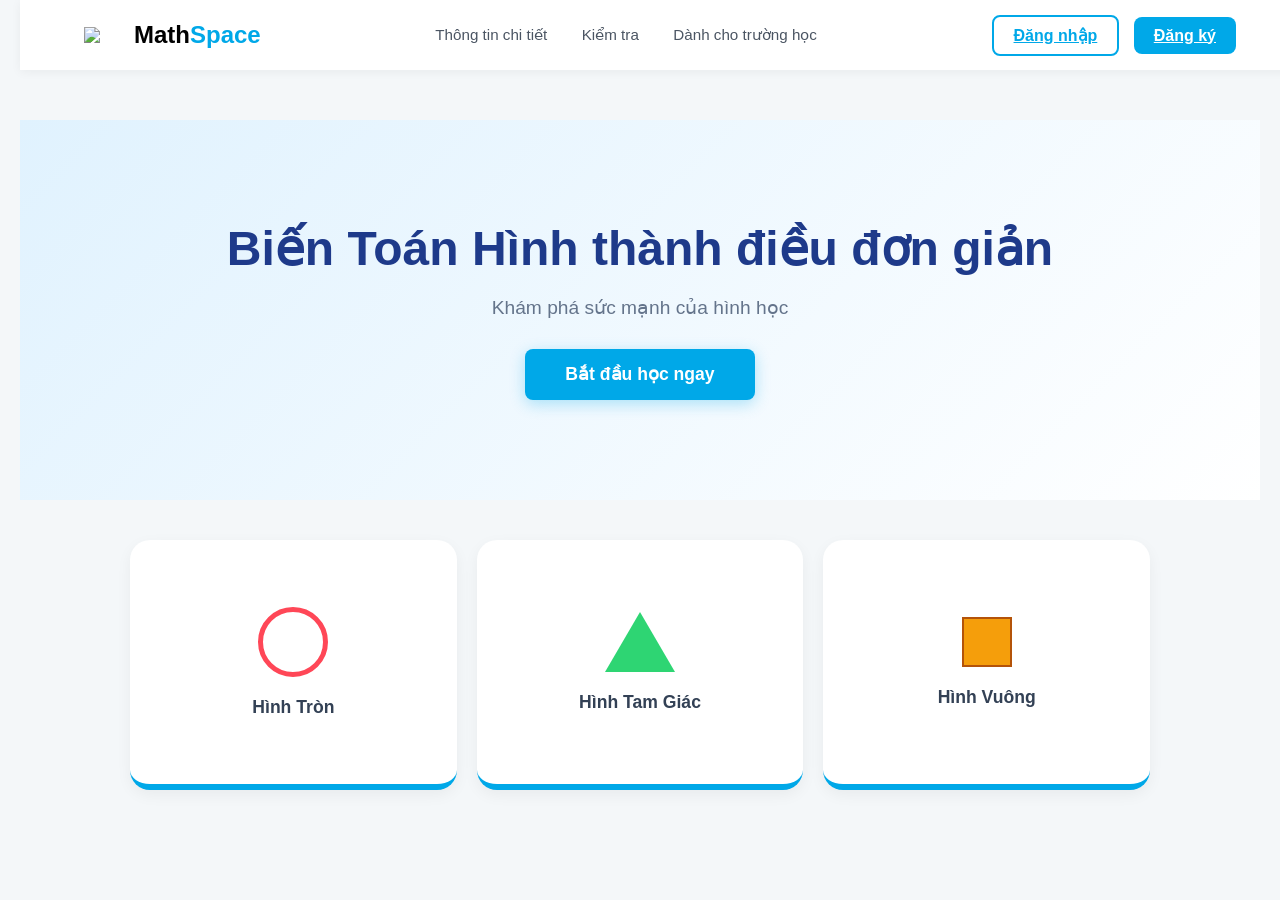
==== html/index.html @ d963e5ed "init project" ====
<!DOCTYPE html>
<html lang="vi">
<head>
    <meta charset="UTF-8">
    <meta name="viewport" content="width=device-width, initial-scale=1.0">
    <title>Toán Học 247</title>

    <link rel="stylesheet" href="../css/style.css">

    <link rel="stylesheet"
        href="https://cdnjs.cloudflare.com/ajax/libs/font-awesome/6.0.0/css/all.min.css">
</head>

<body>

    <!-- HEADER -->
    <header class="top-nav">

        <div class="nav-container">

            <div class="logo">
                <img src="https://cdn-icons-png.flaticon.com/512/3413/3413535.png">
                <span>Math<b class="text-blue">Space</b></span>
            </div>

            <nav class="menu">
                <a href="detail.html">Thông tin chi tiết</a>
                <a href="#">Kiểm tra</a>
                <a href="#">Dành cho trường học</a>
            </nav>

            <div class="auth-buttons">

                <div id="logged-out-view" class="auth-flex">
                    <a href="login.html" class="btn btn-outline">Đăng nhập</a>
                    <a href="register.html" class="btn btn-fill">Đăng ký</a>
                </div>

                <div id="logged-in-view"
                    class="auth-flex"
                    style="display: none;">

                    <span id="user-name"></span>

                    <button id="logout-btn"
                        class="btn btn-outline">
                        Đăng xuất
                    </button>

                </div>

            </div>

        </div>

    </header>

    <!-- HERO -->
    <section class="hero-banner">

        <div class="hero-content">

            <h1>Biến Toán Hình thành điều đơn giản</h1>

            <p>Khám phá sức mạnh của hình học</p>

            <button class="btn btn-large"
                onclick="document.querySelector('.grid-container').scrollIntoView({behavior:'smooth'})">

                Bắt đầu học ngay

            </button>

        </div>

    </section>

    <!-- CARDS -->
    <main class="grid-container">

        <!-- HÌNH TRÒN -->
        <div class="card"
            onclick="playVideo(this,'cTS5KHiE91M')">

            <div class="card-inner">
                <div class="icon circle"></div>
                <h2>Hình Tròn</h2>
            </div>

            <div class="video-target"></div>

        </div>

<!-- TAM GIÁC -->
<div class="card"
    onclick="playVideo(this,'W3UzjLDA6M4')">

    <div class="card-inner">
        <div class="icon triangle"></div>
        <h2>Hình Tam Giác</h2>
    </div>

    <div class="video-target"></div>

</div>

<!-- HÌNH VUÔNG -->
<div class="card"
    onclick="playVideo(this,'W3UzjLDA6M4')">

    <div class="card-inner">
        <div class="icon cube"></div>
        <h2>Hình Vuông</h2>
    </div>

    <div class="video-target"></div>

</div>


    </main>

    <script type="module" src="../js/script.js"></script>

</body>
</html>
---- css/style.css ----
* {
    margin: 0;
    padding: 0;
    box-sizing: border-box;
}

body {
    font-family: 'Segoe UI', Arial, sans-serif;
    background-color: #f8fafc;
}

.text-blue { color: #00a8e8; }

/* NAVBAR TRÊN CÙNG */
.top-nav {
    background-color: #ffffff;
    height: 70px;
    display: flex;
    align-items: center;
    box-shadow: 0 2px 10px rgba(0,0,0,0.05);
    position: fixed;
    top: 0;
    width: 100%;
    z-index: 1000;
}

.nav-container {
    width: 90%;
    max-width: 1200px;
    margin: 0 auto;
    display: flex;
    justify-content: space-between;
    align-items: center;
}

.logo {
    display: flex;
    align-items: center;
    font-size: 1.5rem;
    font-weight: bold;
    gap: 10px;
}

.logo img { width: 40px; }

.menu a {
    text-decoration: none;
    color: #4b5563;
    margin: 0 15px;
    font-weight: 500;
    font-size: 0.95rem;
    transition: color 0.3s;
}

.menu a:hover { color: #00a8e8; }

/* NÚT BẤM */
.btn {
    padding: 10px 20px;
    border-radius: 8px;
    font-weight: 600;
    cursor: pointer;
    border: none;
    transition: 0.3s;
}

.btn-outline {
    background: transparent;
    color: #00a8e8;
    border: 2px solid #00a8e8;
    margin-right: 10px;
}

.btn-fill {
    background-color: #00a8e8;
    color: white;
}

.btn-fill:hover { background-color: #0077b6; }

/* BANNER CHÍNH */
.hero-banner {
    margin-top: 70px; /* Bằng chiều cao Navbar */
    background: linear-gradient(135deg, #e0f2fe 0%, #ffffff 100%);
    padding: 100px 5%;
    text-align: center;
}

.hero-content h1 {
    font-size: 3rem;
    color: #1e3a8a;
    margin-bottom: 20px;
}

.highlight {
    background: linear-gradient(to right, #00a8e8, #60a5fa);
    -webkit-text-fill-color: transparent;
}

.hero-content p {
    font-size: 1.2rem;
    color: #64748b;
    max-width: 700px;
    margin: 0 auto 30px;
}

.btn-large {
    background-color: #00a8e8;
    color: white;
    padding: 15px 40px;
    font-size: 1.1rem;
    box-shadow: 0 4px 15px rgba(0, 168, 232, 0.3);
}

.btn-outline-large {
    background: white;
    border: 2px solid #e2e8f0;
    padding: 15px 40px;
    font-size: 1.1rem;
    margin-left: 15px;
}
:root {
    --primary-color: #00a8e8;
    --bg-body: #f4f7f9;
}

body {
    font-family: 'Segoe UI', Tahoma, sans-serif;
    background-color: var(--bg-body);
    margin: 0;
    padding: 50px 20px;
}

.header {
    text-align: center;
    margin-bottom: 40px;
}

.grid-container {
    display: grid;
    grid-template-columns: repeat(auto-fit, minmax(280px, 1fr));
    gap: 25px;
    max-width: 1100px;
    margin: 0 auto;
}

.card {
    background: #fff;
    border-radius: 15px;
    padding: 35px 20px;
    text-align: center;
    box-shadow: 0 5px 15px rgba(0,0,0,0.05);
    cursor: pointer;
    transition: 0.3s;
    border-bottom: 6px solid var(--primary-color);
}

.card:hover {
    transform: translateY(-8px);
    box-shadow: 0 10px 25px rgba(0,168,232,0.2);
}

/* Vẽ icon bằng CSS */
.icon { width: 70px; height: 70px; margin: 0 auto 15px; }
.circle { border: 5px solid #ff4757; border-radius: 50%; }
.triangle { width: 0; height: 0; border-left: 35px solid transparent; border-right: 35px solid transparent; border-bottom: 60px solid #2ed573; }
.cube { background: #1e90ff; width: 55px; height: 55px; margin-top: 10px; }

/* Modal Styles */
.modal {
    display: none;
    position: fixed;
    top: 0; left: 0;
    width: 100%; height: 100%;
    background: rgba(0,0,0,0.8);
    justify-content: center;
    align-items: center;
    z-index: 1000;
}

.modal-content {
    background: white;
    padding: 30px;
    border-radius: 15px;
    max-width: 650px;
    width: 90%;
    position: relative;
    text-align: center;
}

.close-btn {
    position: absolute;
    top: 10px; right: 20px;
    font-size: 30px;
    cursor: pointer;
}

.video-container { margin-top: 20px; border-radius: 10px; overflow: hidden; background: #000; }
video { width: 100%; display: block; }
.card {
    position: relative;
    overflow: hidden; /* Để video không tràn ra ngoài bo góc */
    min-height: 250px;
    cursor: pointer;
    transition: all 0.3s ease;
}

/* Khi đang phát video thì không cho hover nhích lên nữa */
.card.playing {
    transform: none !important;
    cursor: default;
}

.video-container {
    display: none; /* Lúc đầu ẩn đi */
    position: absolute;
    top: 0; left: 0;
    width: 100%; height: 100%;
    background: #000;
}

.video-container iframe {
    width: 100%; height: 100%;
    border: none;
}

/* Ẩn nội dung cũ khi video hiện lên */
.card.playing .card-content {
    display: none;
}
/* Container chung cho 5 ô */
.grid-container {
    display: grid;
    grid-template-columns: repeat(auto-fit, minmax(180px, 1fr));
    gap: 20px;
    padding: 40px;
}

/* Kiểu dáng chung cho biểu tượng hình học */
.icon {
    margin: 0 auto 20px;
    transition: all 0.3s ease;
}

/* 1. Hình Hộp Chữ Nhật (Màu xanh dương) */
.icon.rect-prism {
    width: 70px;
    height: 40px;
    background: #3b82f6;
    border: 2px solid #1d4ed8;
    position: relative;
}

/* 2. Hình Lập Phương (Màu cam) */
.icon.cube {
    width: 50px;
    height: 50px;
    background: #f59e0b;
    border: 2px solid #b45309;
}

/* 3. Hình Chóp Tam Giác Đều (Màu xanh lá - Vẽ bằng tam giác) */
.icon.pyramid {
    width: 0;
    height: 0;
    border-left: 35px solid transparent;
    border-right: 35px solid transparent;
    border-bottom: 60px solid #10b981;
}

/* 4. Hình Lăng Trụ Đứng Tam Giác (Màu tím) */
.icon.tri-prism {
    width: 50px;
    height: 60px;
    background: #8b5cf6;
    clip-path: polygon(50% 0%, 0% 20%, 0% 100%, 100% 100%, 100% 20%);
}

/* 5. Hình Trụ Tròn (Màu hồng) */
.icon.cylinder {
    width: 50px;
    height: 60px;
    background: #ec4899;
    border-radius: 25px / 10px; /* Tạo hiệu ứng mặt trụ */
    border: 2px solid #be185d;
}

/* Hiệu ứng chữ */
.card h2 {
    font-size: 1.1rem;
    color: #334155;
    margin-top: 10px;
}
.card {
    position: relative;
    cursor: pointer;
    overflow: hidden; /* Để video không bị tràn khỏi bo góc */
    min-height: 250px; /* Đảm bảo đủ độ cao cho video */
    background: #fff;
    border-radius: 20px;
    display: flex;
    align-items: center;
    justify-content: center;
    transition: 0.3s;
}

/* Ẩn icon và chữ khi đang phát video */
.card.is-playing .card-inner {
    display: none;
}

.video-target {
    display: none;
    width: 100%;
    height: 100%;
}

.video-target iframe {
    width: 100%;
    height: 100%;
    border: none;
}
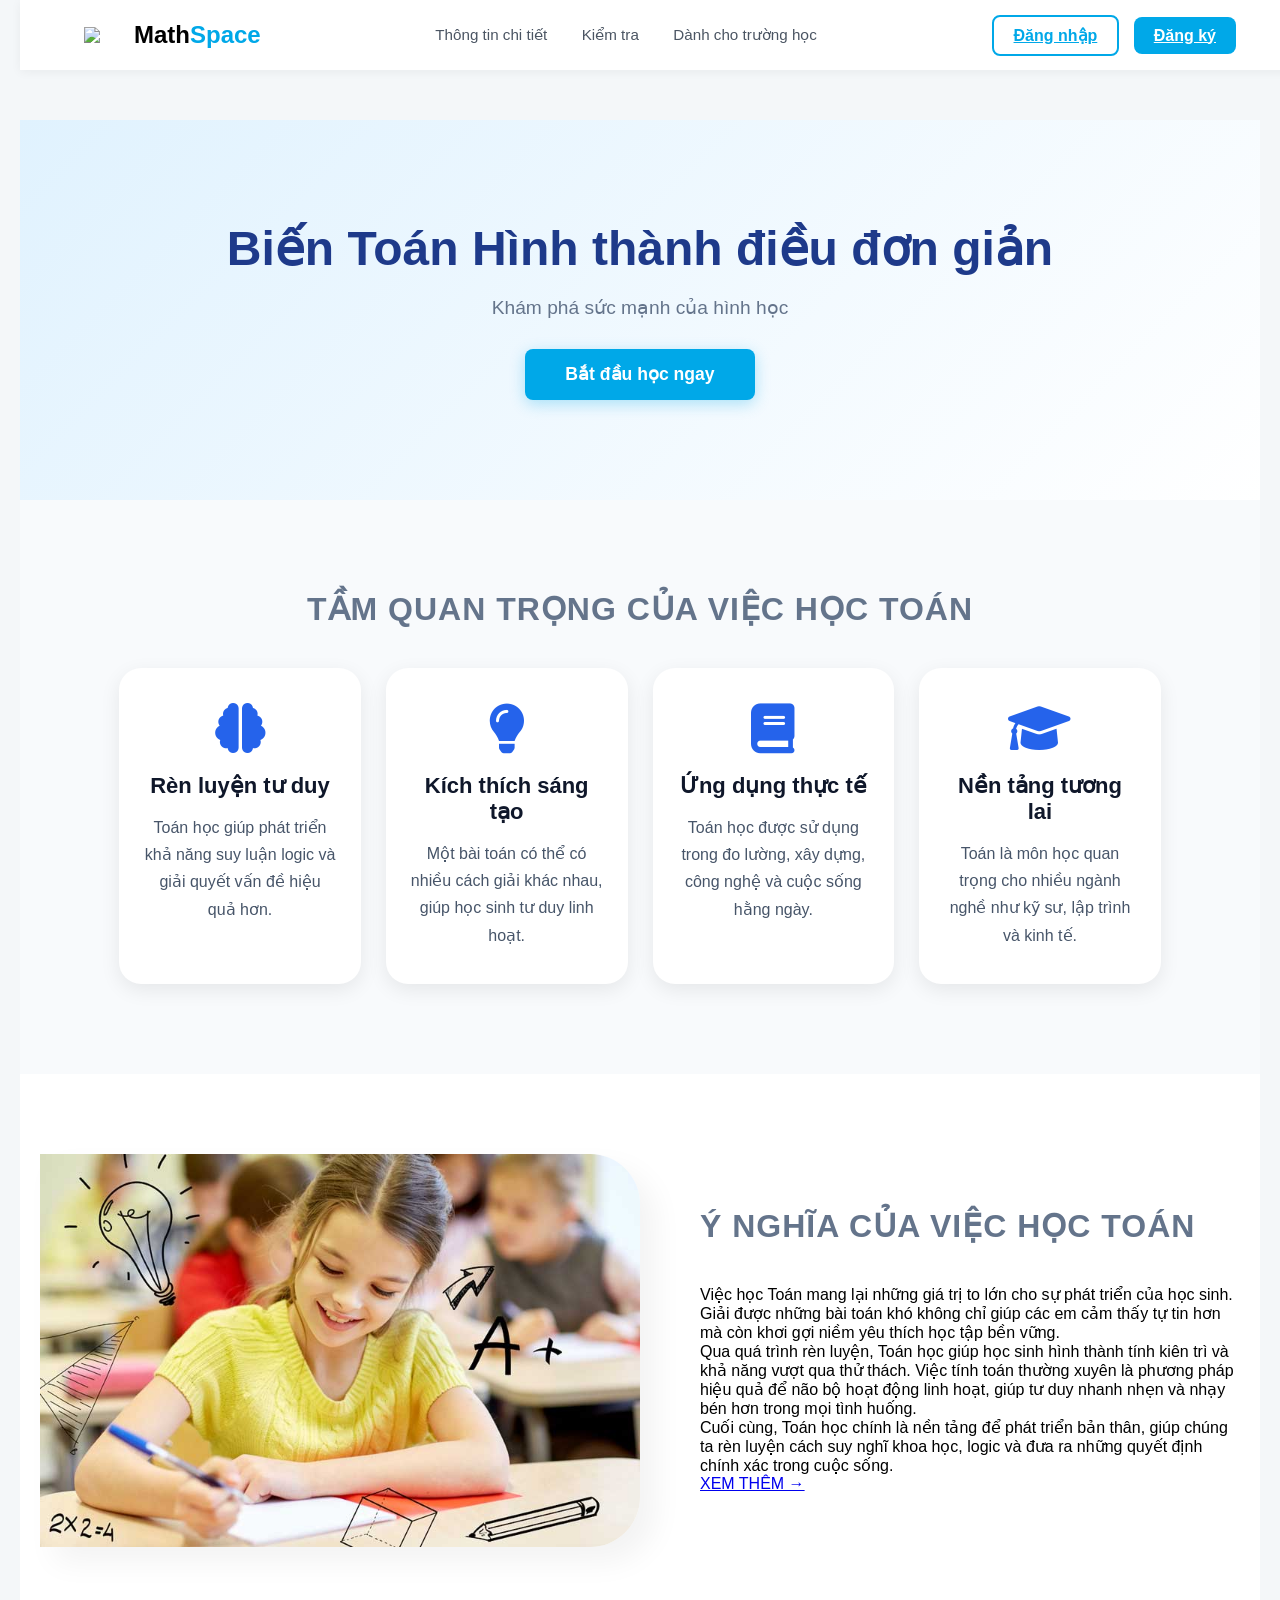
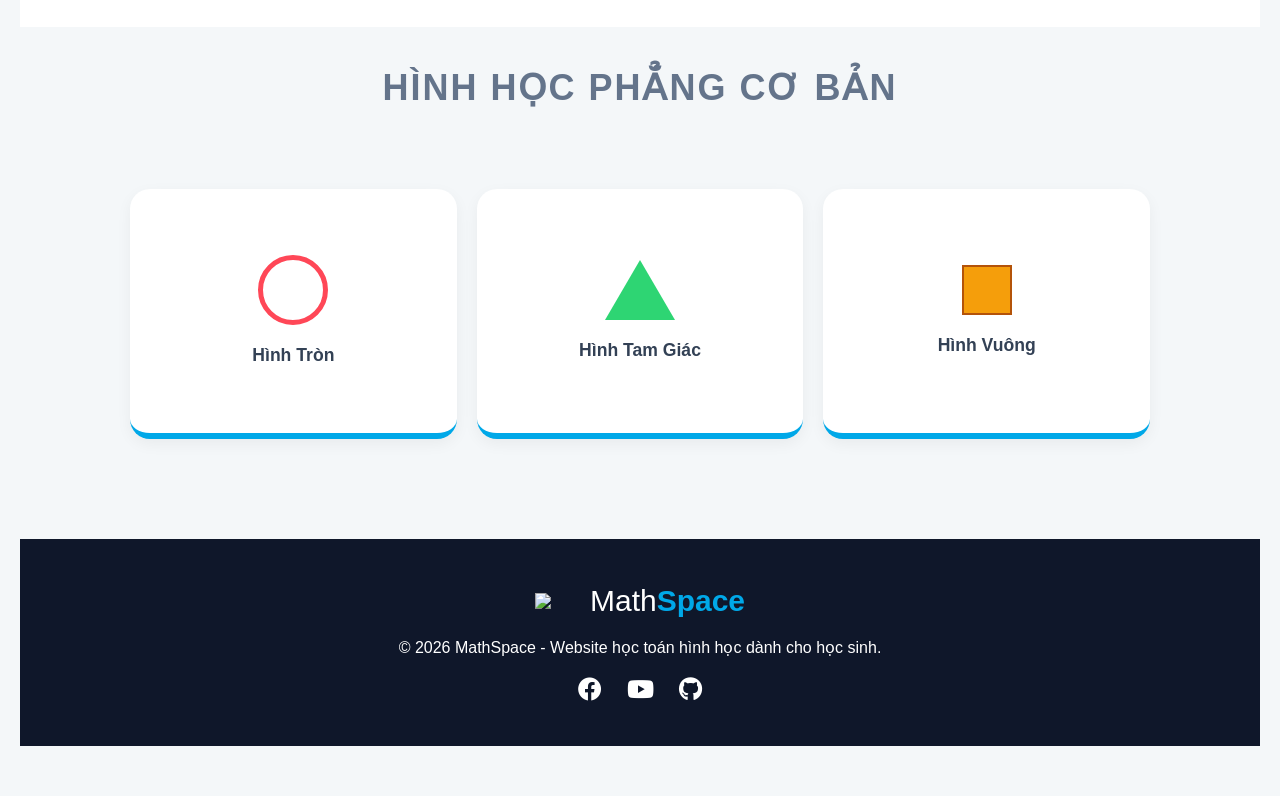
==== commit 03f727bb: "update" ====
--- a/html/index.html
+++ b/html/index.html
@@ -1,4 +1,3 @@
-
 <!DOCTYPE html>
 <html lang="vi">
 <head>
@@ -76,6 +75,103 @@
 
     </section>
 
+    
+    <!-- =======================
+         TẦM QUAN TRỌNG
+    ======================= -->
+    <section class="importance-section">
+
+        <h2 class="section-title">
+            Tầm Quan Trọng Của Việc Học Toán
+        </h2>
+
+        <div class="importance-container">
+
+            <div class="importance-card">
+                <i class="fas fa-brain"></i>
+
+                <h3>Rèn luyện tư duy</h3>
+
+                <p>
+                    Toán học giúp phát triển khả năng suy luận logic
+                    và giải quyết vấn đề hiệu quả hơn.
+                </p>
+            </div>
+
+            <div class="importance-card">
+                <i class="fas fa-lightbulb"></i>
+
+                <h3>Kích thích sáng tạo</h3>
+
+                <p>
+                    Một bài toán có thể có nhiều cách giải khác nhau,
+                    giúp học sinh tư duy linh hoạt.
+                </p>
+            </div>
+
+            <div class="importance-card">
+                <i class="fas fa-book"></i>
+
+                <h3>Ứng dụng thực tế</h3>
+
+                <p>
+                    Toán học được sử dụng trong đo lường, xây dựng,
+                    công nghệ và cuộc sống hằng ngày.
+                </p>
+            </div>
+
+            <div class="importance-card">
+                <i class="fas fa-graduation-cap"></i>
+
+                <h3>Nền tảng tương lai</h3>
+
+                <p>
+                    Toán là môn học quan trọng cho nhiều ngành nghề
+                    như kỹ sư, lập trình và kinh tế.
+                </p>
+            </div>
+
+        </div>
+
+    </section>
+
+    <!-- =======================
+             Ý NGHĨA
+    ======================= -->
+  <section class="meaning-section">
+    <div class="meaning-wrapper">
+        <!-- Bên trái: Hình ảnh -->
+        <div class="image-side">
+            <img src="../hoc-toan.jpg" alt="Học toán">
+        </div>
+
+        <div class="content-side">
+    <h2 class="section-title">Ý NGHĨA CỦA VIỆC HỌC TOÁN</h2>
+    
+    <div class="main-content">
+        <p>
+            Việc học Toán mang lại những giá trị to lớn cho sự phát triển của học sinh. 
+            Giải được những bài toán khó không chỉ giúp các em cảm thấy tự tin hơn mà còn khơi gợi niềm yêu thích học tập bền vững.
+        </p>
+        
+        <p>
+            Qua quá trình rèn luyện, Toán học giúp học sinh hình thành tính kiên trì và khả năng vượt qua thử thách. 
+            Việc tính toán thường xuyên là phương pháp hiệu quả để não bộ hoạt động linh hoạt, giúp tư duy nhanh nhẹn và nhạy bén hơn trong mọi tình huống.
+        </p>
+
+        <p>
+            Cuối cùng, Toán học chính là nền tảng để phát triển bản thân, giúp chúng ta rèn luyện cách suy nghĩ khoa học, logic và đưa ra những quyết định chính xác trong cuộc sống.
+        </p>
+
+        <a href="#" class="btn-more">XEM THÊM &rarr;</a>
+    </div>
+</div>
+        </div>
+    </div>
+</section>
+<section class="geometry-section">
+    <!-- Tiêu đề mới thêm vào -->
+    <h3 class="geometry-subtitle">Hình học phẳng cơ bản</h3>
     <!-- CARDS -->
     <main class="grid-container">
 
@@ -92,37 +188,69 @@
 
         </div>
 
-<!-- TAM GIÁC -->
-<div class="card"
-    onclick="playVideo(this,'W3UzjLDA6M4')">
-
-    <div class="card-inner">
-        <div class="icon triangle"></div>
-        <h2>Hình Tam Giác</h2>
-    </div>
-
-    <div class="video-target"></div>
-
-</div>
-
-<!-- HÌNH VUÔNG -->
-<div class="card"
-    onclick="playVideo(this,'W3UzjLDA6M4')">
-
-    <div class="card-inner">
-        <div class="icon cube"></div>
-        <h2>Hình Vuông</h2>
-    </div>
-
-    <div class="video-target"></div>
-
-</div>
-
+        <!-- TAM GIÁC -->
+        <div class="card"
+            onclick="playVideo(this,'W3UzjLDA6M4')">
+
+            <div class="card-inner">
+                <div class="icon triangle"></div>
+                <h2>Hình Tam Giác</h2>
+            </div>
+
+            <div class="video-target"></div>
+
+        </div>
+
+        <!-- HÌNH VUÔNG -->
+        <div class="card"
+            onclick="playVideo(this,'W3UzjLDA6M4')">
+
+            <div class="card-inner">
+                <div class="icon cube"></div>
+                <h2>Hình Vuông</h2>
+            </div>
+
+            <div class="video-target"></div>
+
+        </div>
 
     </main>
 
+
+    <!-- =======================
+             FOOTER
+    ======================= -->
+    <footer class="footer">
+
+        <div class="footer-content">
+
+            <div class="footer-logo">
+
+                <img src="https://cdn-icons-png.flaticon.com/512/3413/3413535.png">
+
+                <span>
+                    Math<b class="text-blue">Space</b>
+                </span>
+
+            </div>
+
+            <p>
+                © 2026 MathSpace - Website học toán hình học dành cho học sinh.
+            </p>
+
+            <div class="footer-icons">
+
+                <i class="fab fa-facebook"></i>
+                <i class="fab fa-youtube"></i>
+                <i class="fab fa-github"></i>
+
+            </div>
+
+        </div>
+
+    </footer>
+
     <script type="module" src="../js/script.js"></script>
 
 </body>
-</html>
-
+</html>
--- a/css/style.css
+++ b/css/style.css
@@ -1,322 +1,606 @@
 * {
-    margin: 0;
-    padding: 0;
-    box-sizing: border-box;
+  margin: 0;
+  padding: 0;
+  box-sizing: border-box;
 }
 
 body {
-    font-family: 'Segoe UI', Arial, sans-serif;
-    background-color: #f8fafc;
-}
-
-.text-blue { color: #00a8e8; }
+  font-family: "Segoe UI", Arial, sans-serif;
+  background-color: #f8fafc;
+}
+
+.text-blue {
+  color: #00a8e8;
+}
 
 /* NAVBAR TRÊN CÙNG */
 .top-nav {
-    background-color: #ffffff;
-    height: 70px;
-    display: flex;
-    align-items: center;
-    box-shadow: 0 2px 10px rgba(0,0,0,0.05);
-    position: fixed;
-    top: 0;
-    width: 100%;
-    z-index: 1000;
+  background-color: #ffffff;
+  height: 70px;
+  display: flex;
+  align-items: center;
+  box-shadow: 0 2px 10px rgba(0, 0, 0, 0.05);
+  position: fixed;
+  top: 0;
+  width: 100%;
+  z-index: 1000;
 }
 
 .nav-container {
-    width: 90%;
-    max-width: 1200px;
-    margin: 0 auto;
-    display: flex;
-    justify-content: space-between;
-    align-items: center;
+  width: 90%;
+  max-width: 1200px;
+  margin: 0 auto;
+  display: flex;
+  justify-content: space-between;
+  align-items: center;
 }
 
 .logo {
-    display: flex;
-    align-items: center;
-    font-size: 1.5rem;
-    font-weight: bold;
-    gap: 10px;
-}
-
-.logo img { width: 40px; }
+  display: flex;
+  align-items: center;
+  font-size: 1.5rem;
+  font-weight: bold;
+  gap: 10px;
+}
+
+.logo img {
+  width: 40px;
+}
 
 .menu a {
-    text-decoration: none;
-    color: #4b5563;
-    margin: 0 15px;
-    font-weight: 500;
-    font-size: 0.95rem;
-    transition: color 0.3s;
-}
-
-.menu a:hover { color: #00a8e8; }
+  text-decoration: none;
+  color: #4b5563;
+  margin: 0 15px;
+  font-weight: 500;
+  font-size: 0.95rem;
+  transition: color 0.3s;
+}
+
+.menu a:hover {
+  color: #00a8e8;
+}
 
 /* NÚT BẤM */
 .btn {
-    padding: 10px 20px;
-    border-radius: 8px;
-    font-weight: 600;
-    cursor: pointer;
-    border: none;
-    transition: 0.3s;
+  padding: 10px 20px;
+  border-radius: 8px;
+  font-weight: 600;
+  cursor: pointer;
+  border: none;
+  transition: 0.3s;
 }
 
 .btn-outline {
-    background: transparent;
-    color: #00a8e8;
-    border: 2px solid #00a8e8;
-    margin-right: 10px;
+  background: transparent;
+  color: #00a8e8;
+  border: 2px solid #00a8e8;
+  margin-right: 10px;
 }
 
 .btn-fill {
-    background-color: #00a8e8;
-    color: white;
-}
-
-.btn-fill:hover { background-color: #0077b6; }
+  background-color: #00a8e8;
+  color: white;
+}
+
+.btn-fill:hover {
+  background-color: #0077b6;
+}
 
 /* BANNER CHÍNH */
 .hero-banner {
-    margin-top: 70px; /* Bằng chiều cao Navbar */
-    background: linear-gradient(135deg, #e0f2fe 0%, #ffffff 100%);
-    padding: 100px 5%;
-    text-align: center;
+  margin-top: 70px; /* Bằng chiều cao Navbar */
+  background: linear-gradient(135deg, #e0f2fe 0%, #ffffff 100%);
+  padding: 100px 5%;
+  text-align: center;
 }
 
 .hero-content h1 {
-    font-size: 3rem;
-    color: #1e3a8a;
-    margin-bottom: 20px;
+  font-size: 3rem;
+  color: #1e3a8a;
+  margin-bottom: 20px;
 }
 
 .highlight {
-    background: linear-gradient(to right, #00a8e8, #60a5fa);
-    -webkit-text-fill-color: transparent;
+  background: linear-gradient(to right, #00a8e8, #60a5fa);
+  -webkit-text-fill-color: transparent;
 }
 
 .hero-content p {
-    font-size: 1.2rem;
-    color: #64748b;
-    max-width: 700px;
-    margin: 0 auto 30px;
+  font-size: 1.2rem;
+  color: #64748b;
+  max-width: 700px;
+  margin: 0 auto 30px;
 }
 
 .btn-large {
-    background-color: #00a8e8;
-    color: white;
-    padding: 15px 40px;
-    font-size: 1.1rem;
-    box-shadow: 0 4px 15px rgba(0, 168, 232, 0.3);
+  background-color: #00a8e8;
+  color: white;
+  padding: 15px 40px;
+  font-size: 1.1rem;
+  box-shadow: 0 4px 15px rgba(0, 168, 232, 0.3);
 }
 
 .btn-outline-large {
-    background: white;
-    border: 2px solid #e2e8f0;
-    padding: 15px 40px;
-    font-size: 1.1rem;
-    margin-left: 15px;
+  background: white;
+  border: 2px solid #e2e8f0;
+  padding: 15px 40px;
+  font-size: 1.1rem;
+  margin-left: 15px;
 }
 :root {
-    --primary-color: #00a8e8;
-    --bg-body: #f4f7f9;
+  --primary-color: #00a8e8;
+  --bg-body: #f4f7f9;
 }
 
 body {
-    font-family: 'Segoe UI', Tahoma, sans-serif;
-    background-color: var(--bg-body);
-    margin: 0;
-    padding: 50px 20px;
+  font-family: "Segoe UI", Tahoma, sans-serif;
+  background-color: var(--bg-body);
+  margin: 0;
+  padding: 50px 20px;
 }
 
 .header {
-    text-align: center;
-    margin-bottom: 40px;
+  text-align: center;
+  margin-bottom: 40px;
 }
 
 .grid-container {
-    display: grid;
-    grid-template-columns: repeat(auto-fit, minmax(280px, 1fr));
-    gap: 25px;
-    max-width: 1100px;
-    margin: 0 auto;
+  display: grid;
+  grid-template-columns: repeat(auto-fit, minmax(280px, 1fr));
+  gap: 25px;
+  max-width: 1100px;
+  margin: 0 auto;
 }
 
 .card {
-    background: #fff;
-    border-radius: 15px;
-    padding: 35px 20px;
-    text-align: center;
-    box-shadow: 0 5px 15px rgba(0,0,0,0.05);
-    cursor: pointer;
-    transition: 0.3s;
-    border-bottom: 6px solid var(--primary-color);
+  background: #fff;
+  border-radius: 15px;
+  padding: 35px 20px;
+  text-align: center;
+  box-shadow: 0 5px 15px rgba(0, 0, 0, 0.05);
+  cursor: pointer;
+  transition: 0.3s;
+  border-bottom: 6px solid var(--primary-color);
 }
 
 .card:hover {
-    transform: translateY(-8px);
-    box-shadow: 0 10px 25px rgba(0,168,232,0.2);
+  transform: translateY(-8px);
+  box-shadow: 0 10px 25px rgba(0, 168, 232, 0.2);
 }
 
 /* Vẽ icon bằng CSS */
-.icon { width: 70px; height: 70px; margin: 0 auto 15px; }
-.circle { border: 5px solid #ff4757; border-radius: 50%; }
-.triangle { width: 0; height: 0; border-left: 35px solid transparent; border-right: 35px solid transparent; border-bottom: 60px solid #2ed573; }
-.cube { background: #1e90ff; width: 55px; height: 55px; margin-top: 10px; }
+.icon {
+  width: 70px;
+  height: 70px;
+  margin: 0 auto 15px;
+}
+.circle {
+  border: 5px solid #ff4757;
+  border-radius: 50%;
+}
+.triangle {
+  width: 0;
+  height: 0;
+  border-left: 35px solid transparent;
+  border-right: 35px solid transparent;
+  border-bottom: 60px solid #2ed573;
+}
+.cube {
+  background: #1e90ff;
+  width: 55px;
+  height: 55px;
+  margin-top: 10px;
+}
 
 /* Modal Styles */
 .modal {
-    display: none;
-    position: fixed;
-    top: 0; left: 0;
-    width: 100%; height: 100%;
-    background: rgba(0,0,0,0.8);
-    justify-content: center;
-    align-items: center;
-    z-index: 1000;
+  display: none;
+  position: fixed;
+  top: 0;
+  left: 0;
+  width: 100%;
+  height: 100%;
+  background: rgba(0, 0, 0, 0.8);
+  justify-content: center;
+  align-items: center;
+  z-index: 1000;
 }
 
 .modal-content {
-    background: white;
-    padding: 30px;
-    border-radius: 15px;
-    max-width: 650px;
-    width: 90%;
-    position: relative;
-    text-align: center;
+  background: white;
+  padding: 30px;
+  border-radius: 15px;
+  max-width: 650px;
+  width: 90%;
+  position: relative;
+  text-align: center;
 }
 
 .close-btn {
-    position: absolute;
-    top: 10px; right: 20px;
-    font-size: 30px;
-    cursor: pointer;
-}
-
-.video-container { margin-top: 20px; border-radius: 10px; overflow: hidden; background: #000; }
-video { width: 100%; display: block; }
+  position: absolute;
+  top: 10px;
+  right: 20px;
+  font-size: 30px;
+  cursor: pointer;
+}
+
+.video-container {
+  margin-top: 20px;
+  border-radius: 10px;
+  overflow: hidden;
+  background: #000;
+}
+video {
+  width: 100%;
+  display: block;
+}
 .card {
-    position: relative;
-    overflow: hidden; /* Để video không tràn ra ngoài bo góc */
-    min-height: 250px;
-    cursor: pointer;
-    transition: all 0.3s ease;
+  position: relative;
+  overflow: hidden; /* Để video không tràn ra ngoài bo góc */
+  min-height: 250px;
+  cursor: pointer;
+  transition: all 0.3s ease;
 }
 
 /* Khi đang phát video thì không cho hover nhích lên nữa */
 .card.playing {
-    transform: none !important;
-    cursor: default;
+  transform: none !important;
+  cursor: default;
 }
 
 .video-container {
-    display: none; /* Lúc đầu ẩn đi */
-    position: absolute;
-    top: 0; left: 0;
-    width: 100%; height: 100%;
-    background: #000;
+  display: none; /* Lúc đầu ẩn đi */
+  position: absolute;
+  top: 0;
+  left: 0;
+  width: 100%;
+  height: 100%;
+  background: #000;
 }
 
 .video-container iframe {
-    width: 100%; height: 100%;
-    border: none;
+  width: 100%;
+  height: 100%;
+  border: none;
 }
 
 /* Ẩn nội dung cũ khi video hiện lên */
 .card.playing .card-content {
-    display: none;
+  display: none;
 }
 /* Container chung cho 5 ô */
 .grid-container {
-    display: grid;
-    grid-template-columns: repeat(auto-fit, minmax(180px, 1fr));
-    gap: 20px;
-    padding: 40px;
+  display: grid;
+  grid-template-columns: repeat(auto-fit, minmax(180px, 1fr));
+  gap: 20px;
+  padding: 40px;
 }
 
 /* Kiểu dáng chung cho biểu tượng hình học */
 .icon {
-    margin: 0 auto 20px;
-    transition: all 0.3s ease;
+  margin: 0 auto 20px;
+  transition: all 0.3s ease;
 }
 
 /* 1. Hình Hộp Chữ Nhật (Màu xanh dương) */
 .icon.rect-prism {
-    width: 70px;
-    height: 40px;
-    background: #3b82f6;
-    border: 2px solid #1d4ed8;
-    position: relative;
+  width: 70px;
+  height: 40px;
+  background: #3b82f6;
+  border: 2px solid #1e3a8a;
+  position: relative;
 }
 
 /* 2. Hình Lập Phương (Màu cam) */
 .icon.cube {
-    width: 50px;
-    height: 50px;
-    background: #f59e0b;
-    border: 2px solid #b45309;
+  width: 50px;
+  height: 50px;
+  background: #f59e0b;
+  border: 2px solid #b45309;
 }
 
 /* 3. Hình Chóp Tam Giác Đều (Màu xanh lá - Vẽ bằng tam giác) */
 .icon.pyramid {
-    width: 0;
-    height: 0;
-    border-left: 35px solid transparent;
-    border-right: 35px solid transparent;
-    border-bottom: 60px solid #10b981;
+  width: 0;
+  height: 0;
+  border-left: 35px solid transparent;
+  border-right: 35px solid transparent;
+  border-bottom: 60px solid #10b981;
 }
 
 /* 4. Hình Lăng Trụ Đứng Tam Giác (Màu tím) */
 .icon.tri-prism {
-    width: 50px;
-    height: 60px;
-    background: #8b5cf6;
-    clip-path: polygon(50% 0%, 0% 20%, 0% 100%, 100% 100%, 100% 20%);
+  width: 50px;
+  height: 60px;
+  background: #8b5cf6;
+  clip-path: polygon(50% 0%, 0% 20%, 0% 100%, 100% 100%, 100% 20%);
 }
 
 /* 5. Hình Trụ Tròn (Màu hồng) */
 .icon.cylinder {
-    width: 50px;
-    height: 60px;
-    background: #ec4899;
-    border-radius: 25px / 10px; /* Tạo hiệu ứng mặt trụ */
-    border: 2px solid #be185d;
+  width: 50px;
+  height: 60px;
+  background: #ec4899;
+  border-radius: 25px / 10px; /* Tạo hiệu ứng mặt trụ */
+  border: 2px solid #be185d;
 }
 
 /* Hiệu ứng chữ */
 .card h2 {
-    font-size: 1.1rem;
-    color: #334155;
-    margin-top: 10px;
+  font-size: 1.1rem;
+  color: #334155;
+  margin-top: 10px;
 }
 .card {
-    position: relative;
-    cursor: pointer;
-    overflow: hidden; /* Để video không bị tràn khỏi bo góc */
-    min-height: 250px; /* Đảm bảo đủ độ cao cho video */
-    background: #fff;
-    border-radius: 20px;
-    display: flex;
-    align-items: center;
-    justify-content: center;
-    transition: 0.3s;
+  position: relative;
+  cursor: pointer;
+  overflow: hidden; /* Để video không bị tràn khỏi bo góc */
+  min-height: 250px; /* Đảm bảo đủ độ cao cho video */
+  background: #fff;
+  border-radius: 20px;
+  display: flex;
+  align-items: center;
+  justify-content: center;
+  transition: 0.3s;
 }
 
 /* Ẩn icon và chữ khi đang phát video */
 .card.is-playing .card-inner {
-    display: none;
+  display: none;
 }
 
 .video-target {
-    display: none;
+  display: none;
+  width: 100%;
+  height: 100%;
+}
+
+.video-target iframe {
+  width: 100%;
+  height: 100%;
+  border: none;
+}
+thêm cái css kia vô đi
+/* =======================
+   SECTION TITLE
+======================= */
+.section-title {
+  display: block;
+  width: 100%;
+  text-align: center !important;
+  font-size: 52px !important;
+  font-weight: 800;
+  color: #0f172a;
+  margin: 0 auto 60px auto;
+  padding-bottom: 40px;
+}
+
+/* CANH GIỮA TOÀN BỘ SECTION */
+.importance-section,
+.meaning-section {
+  text-align: center;
+}
+/* =======================
+   IMPORTANCE SECTION
+======================= */
+.importance-section {
+  padding: 90px 8%;
+  background: #f8fafc;
+}
+
+.importance-container {
+  display: grid;
+  grid-template-columns: repeat(4, 1fr);
+  gap: 25px;
+  margin-top: 40px;
+}
+
+.importance-card {
+  background: white;
+  padding: 35px 25px;
+  border-radius: 22px;
+  text-align: center;
+  box-shadow: 0 6px 20px rgba(0, 0, 0, 0.08);
+  transition: 0.3s;
+}
+
+.importance-card:hover {
+  transform: translateY(-10px);
+}
+
+.importance-card i {
+  font-size: 50px;
+  color: #2563eb;
+  margin-bottom: 20px;
+}
+
+.importance-card h3 {
+  margin-bottom: 15px;
+  font-size: 22px;
+  color: #0f172a;
+}
+
+.importance-card p {
+  line-height: 1.7;
+  color: #475569;
+}
+
+/* Tổng thể section */
+.meaning-section {
+    padding: 80px 0;
+    background-color: #ffffff;
+    font-family: 'Segoe UI', Tahoma, Geneva, Verdana, sans-serif;
+}
+
+/* Wrapper dùng Flexbox để chia đôi */
+.meaning-wrapper {
+    display: flex;
+    align-items: center; /* Căn giữa nội dung theo chiều dọc */
+    justify-content: space-between;
+    max-width: 1300px;
+    margin: 0 auto;
+    gap: 60px; /* Khoảng cách giữa ảnh và chữ */
+    padding: 0 20px;
+}
+
+/* Khối bên trái: Hình ảnh */
+.image-side {
+    flex: 0 0 50%; /* Chiếm đúng 50% độ rộng */
+}
+
+.image-side img {
     width: 100%;
-    height: 100%;
-}
-
-.video-target iframe {
+    height: auto;
+    display: block;
+    border-radius: 0 50px 50px 0; /* Bo góc bên phải giống mẫu */
+    box-shadow: 15px 15px 30px rgba(0, 0, 0, 0.05);
+    object-fit: cover;
+}
+
+/* Khối bên phải: Nội dung */
+.content-side {
+    flex: 1;
+    text-align: left;
+}
+
+.section-title {
+    font-size: 32px;
+    font-weight: 800;
+    color: #64748b;
+    margin-bottom: 40px;
+    text-transform: uppercase;
+    letter-spacing: 1px;
+}
+
+/* Container chứa các hộp ý nghĩa */
+.meaning-container {
+    display: grid;
+    grid-template-columns: 1fr 1fr; /* Chia 2 cột bên trong phần nội dung */
+    gap: 25px;
+}
+
+/* Từng hộp ý nghĩa nhỏ */
+.meaning-box {
+    background: #f8fbff; /* Màu nền xanh nhạt cực nhẹ */
+    padding: 25px;
+    border-radius: 15px;
+    transition: all 0.3s ease;
+    border: 1px solid #eef2f6;
+}
+
+.meaning-box:hover {
+    transform: translateY(-5px); /* Hiệu ứng bay lên khi di chuột */
+    box-shadow: 0 10px 20px rgba(0, 123, 255, 0.1);
+    background: #ffffff;
+}
+
+.meaning-box h3 {
+    font-size: 18px;
+    color: #0056b3; /* Màu xanh đậm cho tiêu đề nhỏ */
+    margin-bottom: 12px;
+    font-weight: 700;
+}
+
+.meaning-box p {
+    font-size: 15px;
+    color: #555;
+    line-height: 1.6;
+    margin: 0;
+}
+
+/* Responsive: Trên máy tính bảng và điện thoại */
+@media (max-width: 1024px) {
+    .meaning-wrapper {
+        flex-direction: column; /* Xếp chồng lên nhau */
+        text-align: center;
+    }
+
+    .image-side {
+        flex: 0 0 100%;
+        margin-bottom: 40px;
+    }
+
+    .image-side img {
+        border-radius: 20px; /* Bo đều 4 góc trên mobile */
+    }
+
+    .meaning-container {
+        grid-template-columns: 1fr; /* 1 cột trên mobile */
+    }
+}
+/* =======================
+         FOOTER
+======================= */
+.footer {
+  background: #0f172a;
+  color: white;
+  padding: 45px 8%;
+  margin-top: 60px;
+}
+
+.footer-content {
+  text-align: center;
+}
+
+.footer-logo {
+  display: flex;
+  justify-content: center;
+  align-items: center;
+  gap: 10px;
+  font-size: 30px;
+  margin-bottom: 20px;
+}
+
+.footer-logo img {
+  width: 45px;
+}
+
+.footer-icons {
+  margin-top: 20px;
+  display: flex;
+  justify-content: center;
+  gap: 25px;
+}
+
+.footer-icons i {
+  font-size: 24px;
+  transition: 0.3s;
+  cursor: pointer;
+}
+
+.footer-icons i:hover {
+  color: #60a5fa;
+}
+
+/* =======================
+       RESPONSIVE
+======================= */
+@media (max-width: 1000px) {
+  .importance-container,
+  .meaning-container {
+    grid-template-columns: repeat(2, 1fr);
+  }
+}
+
+@media (max-width: 600px) {
+  .importance-container,
+  .meaning-container {
+    grid-template-columns: 1fr;
+  }
+}
+.geometry-subtitle {
+    /* Căn lề vào giữa */
+    text-align: center;
+    display: block;
     width: 100%;
-    height: 100%;
-    border: none;
+
+    /* Tăng kích thước chữ */
+    font-size: 36px; /* Bạn có thể tăng lên 40px hoặc 48px nếu muốn to hơn nữa */
+    font-weight: 800; /* Làm chữ đậm hơn để nổi bật */
+    
+    /* Khoảng cách và màu sắc */
+    margin: 40px 0; /* Tạo khoảng trống phía trên và phía dưới dòng chữ */
+    color:#64748b ; /* Màu đen đậm chuyên nghiệp */
+    text-transform: uppercase; /* In hoa toàn bộ để trông giống một tiêu đề lớn */
+    letter-spacing: 2px; /* Giãn cách các chữ cái một chút cho thoáng */
 }
